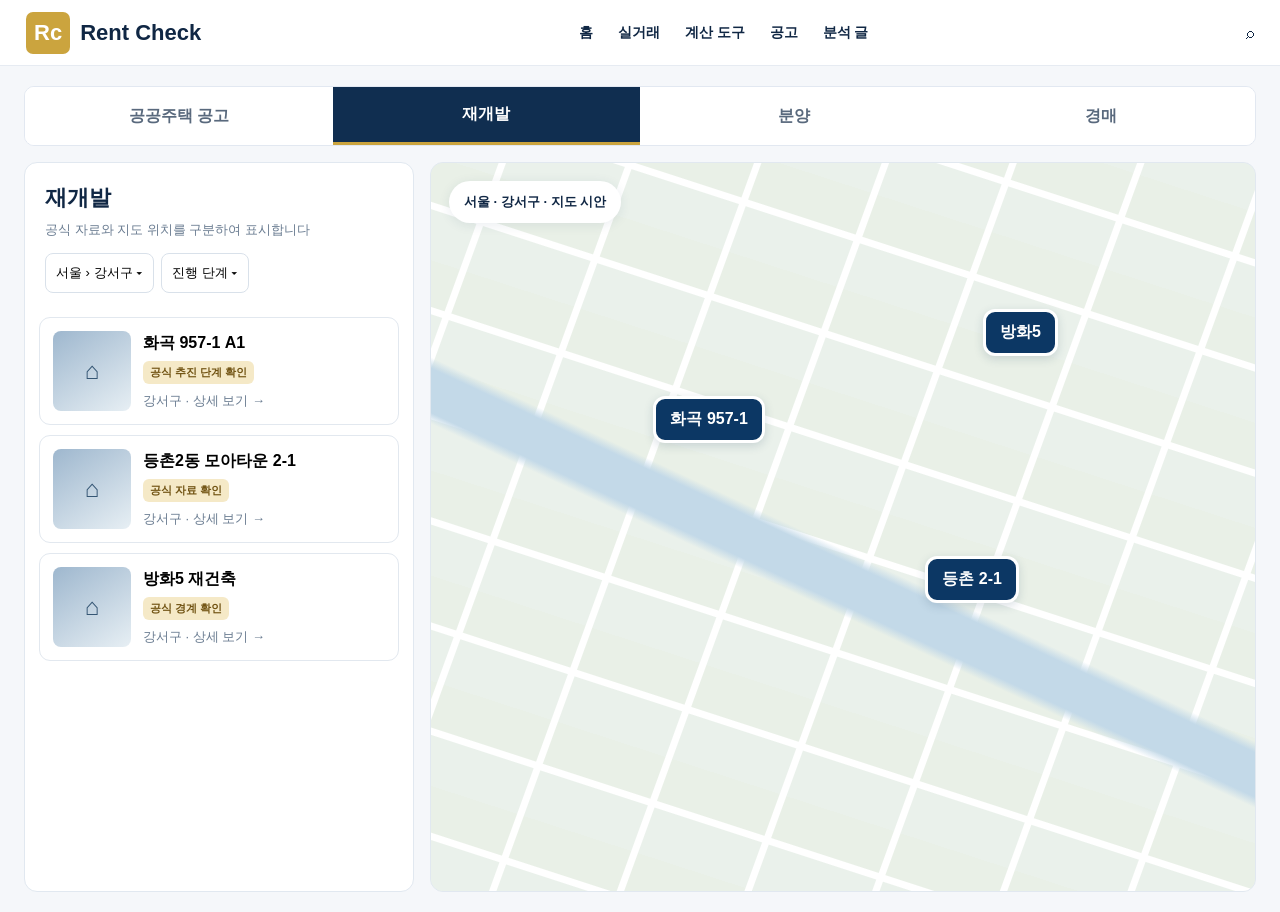
==== mobile-redesign.html @ 8d70664e "Create independent mobile-first redesign review prototype" ====
<!doctype html><html lang="ko"><head><meta charset="utf-8"><meta name="viewport" content="width=device-width,initial-scale=1"><title>Rent Check · 리뉴얼 검토</title><style>
:root{font-family:-apple-system,BlinkMacSystemFont,"Pretendard",sans-serif;color:#102744;background:#f5f7fa}*{box-sizing:border-box}body{margin:0}button{font:inherit;cursor:pointer}header{height:66px;background:#fff;border-bottom:1px solid #e6ebf2;display:flex;align-items:center;justify-content:space-between;padding:0 26px}.logo{display:flex;align-items:center;gap:10px;font-size:22px;font-weight:800}.mark{background:#cba43e;color:#fff;padding:8px;border-radius:7px;font-weight:700}.toplinks{display:flex;gap:25px;font-size:14px;font-weight:700}main{max-width:1540px;margin:auto;padding:20px 24px}.tabs{display:flex;background:#fff;border:1px solid #e2e8f1;border-radius:10px;overflow:hidden;margin-bottom:16px}.tabs button{flex:1;border:0;background:#fff;padding:17px 8px;font-weight:700;color:#59697d}.tabs button.active{background:#102e50;color:#fff;border-bottom:3px solid #cba43e}.workspace{display:grid;grid-template-columns:390px 1fr;gap:16px;height:calc(100dvh - 170px)}.panel,.map{background:#fff;border:1px solid #e1e8f0;border-radius:13px;overflow:hidden}.panel{display:flex;flex-direction:column}.panelhead{padding:20px 20px 14px}.panelhead h2{margin:0 0 8px;font-size:22px}.muted{font-size:13px;color:#6a7c91}.filters{display:flex;gap:7px;margin-top:14px}.filters button{background:#fff;border:1px solid #d9e1ea;border-radius:8px;padding:10px;font-size:13px}.cards{padding:0 14px 20px;overflow:auto}.card{display:flex;gap:12px;width:100%;padding:13px;text-align:left;background:#fff;border:1px solid #e2e8ef;border-radius:11px;margin:10px 0}.card:hover{border-color:#cba43e}.photo{width:78px;height:80px;flex:none;border-radius:8px;background:linear-gradient(145deg,#9eb7ce,#e7eff4);display:grid;place-items:center;color:#315371;font-size:24px}.card strong{display:block;margin:2px 0 7px}.tag{display:inline-block;background:#f5e9c7;color:#715313;font-size:11px;font-weight:700;padding:4px 7px;border-radius:6px}.map{position:relative;background:#e7eff0}.mapbg{position:absolute;inset:0;background:linear-gradient(25deg,transparent 42%,#c3d9e8 43%,#c3d9e8 47%,transparent 48%),repeating-linear-gradient(110deg,transparent 0 63px,#fff 64px 70px,transparent 71px 120px),repeating-linear-gradient(18deg,#eaf1eb 0 48px,#fff 49px 55px,#e9f0e7 56px 100px)}.mapnote{position:absolute;top:18px;left:18px;background:#fff;padding:12px 15px;border-radius:24px;font-size:13px;font-weight:700;box-shadow:0 2px 12px #24405b18}.pin{position:absolute;border:3px solid #fff;border-radius:12px;background:#0c3764;color:white;padding:10px 14px;font-weight:700;box-shadow:0 3px 10px #203f5c2b}.pin:nth-of-type(2){top:34%;left:30%}.pin:nth-of-type(3){top:58%;left:58%}.pin:nth-of-type(4){top:24%;left:70%}.detail{background:#fff;height:100%;padding:22px;overflow:auto}.detail h1{font-size:25px}.back{border:0;background:none;color:#1358a0;font-weight:750;padding:10px 0}.timeline{display:flex;justify-content:space-between;gap:6px;margin:30px 0}.step{flex:1;border-top:5px solid #dfe5ed;padding-top:12px;text-align:center;font-size:12px;color:#667}.step.done{border-color:#caa23e;color:#153b68;font-weight:700}.section{border:1px solid #e3e9f0;border-radius:11px;padding:17px;margin:12px 0}.primary{width:100%;border:0;background:#102e50;color:#fff;padding:15px;border-radius:9px;font-weight:700}.mobileOnly{display:none}.hide{display:none!important}
@media(max-width:700px){header{height:62px;padding:0 16px}.logo{font-size:20px}.toplinks{display:none}main{padding:0;max-width:none}.tabs{border-radius:0;margin:0;border-left:0;border-right:0}.tabs button{padding:13px 3px;font-size:12px}.workspace{display:block;height:calc(100dvh - 174px)}.panel,.map{height:100%;border:0;border-radius:0}.panelhead{padding:18px 17px 12px}.panelhead h2{font-size:22px}.cards{padding:0 14px 22px}.mapnote{top:16px}.mobileOnly{display:block}.mapcta{position:absolute;bottom:22px;left:16px;right:16px;width:calc(100% - 32px);background:#fff;border:1px solid #d3dfeb;border-radius:13px;padding:18px;text-align:left;font-size:17px;font-weight:800;box-shadow:0 5px 18px #24405b24}.detail{padding:17px}.detail h1{font-size:25px}}
</style></head><body><header><div class="logo"><span class="mark">Rc</span>Rent Check</div><nav class="toplinks"><span>홈</span><span>실거래</span><span>계산 도구</span><span>공고</span><span>분석 글</span></nav><span>⌕</span></header><main><nav class="tabs" id="tabs"></nav><div class="workspace"><section class="panel" id="panel"><div class="panelhead"><h2 id="heading">재개발 현장</h2><div class="muted" id="subtitle"></div><div class="filters"><button id="region">서울 › 강서구 ▾</button><button id="filter">진행 단계 ▾</button></div></div><div class="cards" id="cards"></div></section><section class="map" id="map"><div class="mapbg"></div><div class="mapnote" id="mapnote">서울 · 강서구</div><button class="pin" style="top:32%;left:27%" data-site="0">화곡 957-1</button><button class="pin" style="top:54%;left:60%" data-site="1">등촌 2-1</button><button class="pin" style="top:20%;left:67%" data-site="2">방화5</button><button class="mapcta mobileOnly" id="showList">현장 목록 보기　→</button></section><section class="detail hide" id="detail"><button class="back" id="back">← 이전 화면</button><div id="detailContent"></div></section></div></main><script>
const topics=[['housing','공공주택 공고'],['redevelopment','재개발'],['sale','분양'],['auction','경매']],examples={redevelopment:[['화곡 957-1 A1','공식 추진 단계 확인','강서구'],['등촌2동 모아타운 2-1','공식 자료 확인','강서구'],['방화5 재건축','공식 경계 확인','강서구']],housing:[['SH 신혼·신생아 매입임대','공고 상세 및 신청 일정','서울'],['LH 든든전세','공고 상세 및 공급현장','서울']],sale:[['분양 공고 목록','청약 일정 및 공급 규모','서울']],auction:[['경매 자료','확인된 공고만 표시','서울']]};
let topic='redevelopment',view='map',selected=0,previous='map';
const mobile=()=>matchMedia('(max-width:700px)').matches;
function start(t){return mobile()&&t!=='redevelopment'?'list':'map'}
function draw(){document.querySelector('#tabs').innerHTML=topics.map(([id,label])=>'<button data-topic="'+id+'" class="'+(topic===id?'active':'')+'">'+label+'</button>').join('');document.querySelector('#heading').textContent=topics.find(x=>x[0]===topic)[1];document.querySelector('#subtitle').textContent='공식 자료와 지도 위치를 구분하여 표시합니다';document.querySelector('#cards').innerHTML=examples[topic].map((r,i)=>'<button class="card" data-site="'+i+'"><span class="photo">⌂</span><span><strong>'+r[0]+'</strong><span class="tag">'+r[1]+'</span><div class="muted" style="margin-top:8px">'+r[2]+' · 상세 보기 →</div></span></button>').join('');document.querySelector('#mapnote').textContent='서울 · 강서구 · 지도 시안';document.querySelector('#showList').textContent=topic==='redevelopment'?'재개발 현장 목록 보기　→':'공고 목록 보기　→';document.querySelector('#panel').classList.toggle('hide',mobile()&&view!=='list');document.querySelector('#map').classList.toggle('hide',mobile()&&view!=='map');document.querySelector('#detail').classList.toggle('hide',view!=='detail');if(view==='detail'){let x=examples[topic][selected]||examples[topic][0];document.querySelector('#detailContent').innerHTML='<div class="muted">공식자료 · 상세 화면 시안</div><h1>'+x[0]+'</h1><p>'+x[2]+'</p><span class="tag">'+x[1]+'</span><div class="timeline"><div class="step done">자료 확인</div><div class="step done">진행 현황</div><div class="step">다음 단계</div></div><div class="section"><strong>최근 달라진 점</strong><p class="muted">실제 연동 시 확인된 공식 변경 이력만 표시합니다.</p></div><div class="section"><strong>사업 개요와 공식 자료</strong><p class="muted">확인된 수치와 공식 출처를 연결합니다.</p></div><button class="primary" id="detailMap">지도에서 위치 보기</button>';} }
function nav(v,sel){previous=view;if(typeof sel==='number')selected=sel;view=v;history.pushState({topic,view,selected,previous},'', '#preview/'+topic+'/'+view+(v==='detail'?'/'+selected:''));draw()}
document.addEventListener('click',e=>{const t=e.target.closest('[data-topic]');if(t){topic=t.dataset.topic;view=start(topic);history.pushState({topic,view,selected:0,previous:'map'},'','#preview/'+topic+'/'+view);draw();return}const site=e.target.closest('[data-site]');if(site){nav('detail',Number(site.dataset.site));return}if(e.target.closest('#showList')){nav('list');return}if(e.target.closest('#back')){history.back();return}if(e.target.closest('#detailMap')){nav('map');return}if(e.target.closest('#region,#filter')){alert('이 시안은 화면 구조 검토용입니다. 실제 지역·필터 데이터 연결은 기존 프리뷰에서 유지됩니다.')}});
window.addEventListener('popstate',e=>{if(e.state){({topic,view,selected,previous}=e.state);draw()}else{view=start(topic);draw()}});
window.addEventListener('resize',()=>{if(!mobile()&&view!=='detail')view='map';draw()});
draw();
</script></body></html>
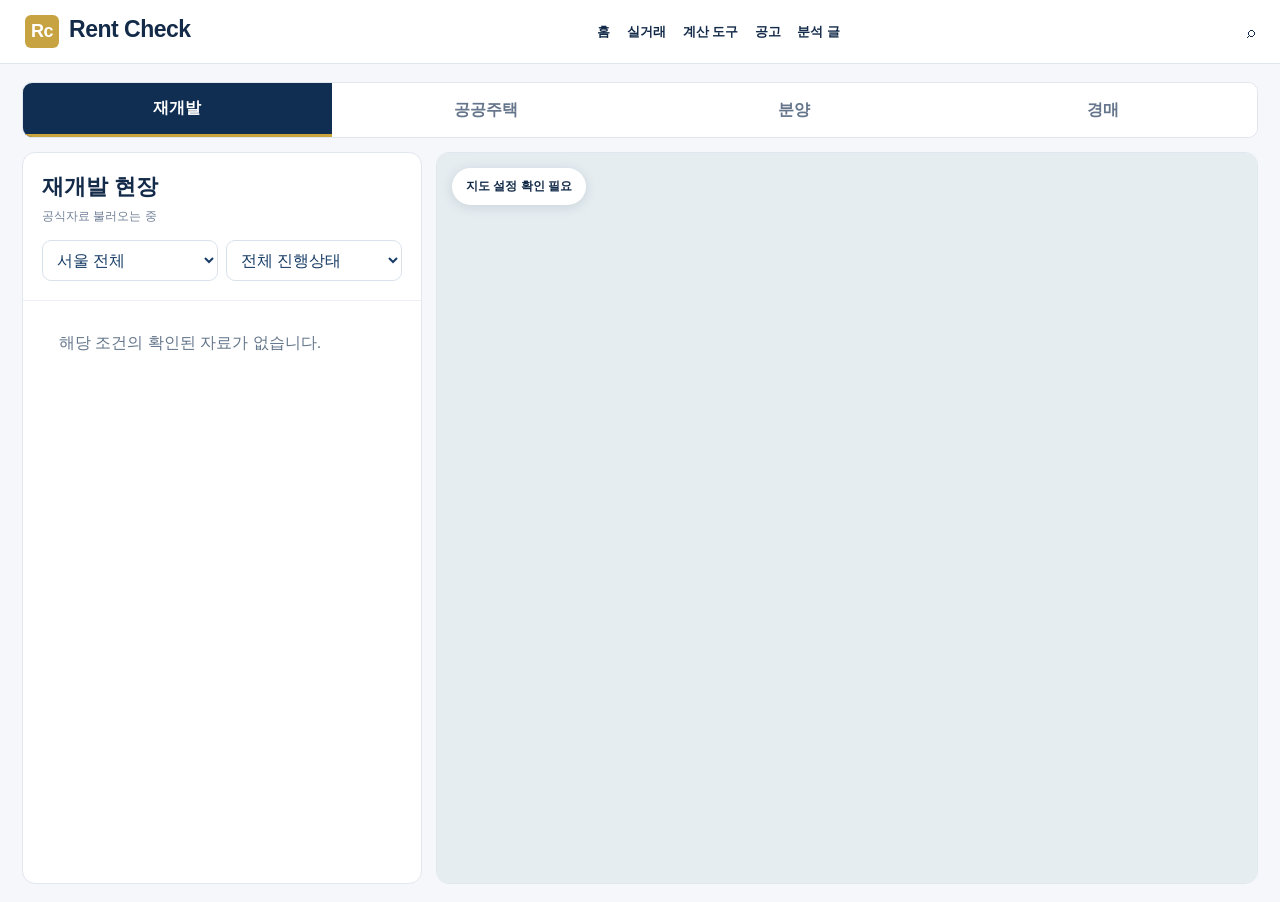
==== commit 494251cc: "Connect mobile redesign to official data and Kakao map" ====
--- a/mobile-redesign.html
+++ b/mobile-redesign.html
@@ -1,15 +1,23 @@
-<!doctype html><html lang="ko"><head><meta charset="utf-8"><meta name="viewport" content="width=device-width,initial-scale=1"><title>Rent Check · 리뉴얼 검토</title><style>
-:root{font-family:-apple-system,BlinkMacSystemFont,"Pretendard",sans-serif;color:#102744;background:#f5f7fa}*{box-sizing:border-box}body{margin:0}button{font:inherit;cursor:pointer}header{height:66px;background:#fff;border-bottom:1px solid #e6ebf2;display:flex;align-items:center;justify-content:space-between;padding:0 26px}.logo{display:flex;align-items:center;gap:10px;font-size:22px;font-weight:800}.mark{background:#cba43e;color:#fff;padding:8px;border-radius:7px;font-weight:700}.toplinks{display:flex;gap:25px;font-size:14px;font-weight:700}main{max-width:1540px;margin:auto;padding:20px 24px}.tabs{display:flex;background:#fff;border:1px solid #e2e8f1;border-radius:10px;overflow:hidden;margin-bottom:16px}.tabs button{flex:1;border:0;background:#fff;padding:17px 8px;font-weight:700;color:#59697d}.tabs button.active{background:#102e50;color:#fff;border-bottom:3px solid #cba43e}.workspace{display:grid;grid-template-columns:390px 1fr;gap:16px;height:calc(100dvh - 170px)}.panel,.map{background:#fff;border:1px solid #e1e8f0;border-radius:13px;overflow:hidden}.panel{display:flex;flex-direction:column}.panelhead{padding:20px 20px 14px}.panelhead h2{margin:0 0 8px;font-size:22px}.muted{font-size:13px;color:#6a7c91}.filters{display:flex;gap:7px;margin-top:14px}.filters button{background:#fff;border:1px solid #d9e1ea;border-radius:8px;padding:10px;font-size:13px}.cards{padding:0 14px 20px;overflow:auto}.card{display:flex;gap:12px;width:100%;padding:13px;text-align:left;background:#fff;border:1px solid #e2e8ef;border-radius:11px;margin:10px 0}.card:hover{border-color:#cba43e}.photo{width:78px;height:80px;flex:none;border-radius:8px;background:linear-gradient(145deg,#9eb7ce,#e7eff4);display:grid;place-items:center;color:#315371;font-size:24px}.card strong{display:block;margin:2px 0 7px}.tag{display:inline-block;background:#f5e9c7;color:#715313;font-size:11px;font-weight:700;padding:4px 7px;border-radius:6px}.map{position:relative;background:#e7eff0}.mapbg{position:absolute;inset:0;background:linear-gradient(25deg,transparent 42%,#c3d9e8 43%,#c3d9e8 47%,transparent 48%),repeating-linear-gradient(110deg,transparent 0 63px,#fff 64px 70px,transparent 71px 120px),repeating-linear-gradient(18deg,#eaf1eb 0 48px,#fff 49px 55px,#e9f0e7 56px 100px)}.mapnote{position:absolute;top:18px;left:18px;background:#fff;padding:12px 15px;border-radius:24px;font-size:13px;font-weight:700;box-shadow:0 2px 12px #24405b18}.pin{position:absolute;border:3px solid #fff;border-radius:12px;background:#0c3764;color:white;padding:10px 14px;font-weight:700;box-shadow:0 3px 10px #203f5c2b}.pin:nth-of-type(2){top:34%;left:30%}.pin:nth-of-type(3){top:58%;left:58%}.pin:nth-of-type(4){top:24%;left:70%}.detail{background:#fff;height:100%;padding:22px;overflow:auto}.detail h1{font-size:25px}.back{border:0;background:none;color:#1358a0;font-weight:750;padding:10px 0}.timeline{display:flex;justify-content:space-between;gap:6px;margin:30px 0}.step{flex:1;border-top:5px solid #dfe5ed;padding-top:12px;text-align:center;font-size:12px;color:#667}.step.done{border-color:#caa23e;color:#153b68;font-weight:700}.section{border:1px solid #e3e9f0;border-radius:11px;padding:17px;margin:12px 0}.primary{width:100%;border:0;background:#102e50;color:#fff;padding:15px;border-radius:9px;font-weight:700}.mobileOnly{display:none}.hide{display:none!important}
-@media(max-width:700px){header{height:62px;padding:0 16px}.logo{font-size:20px}.toplinks{display:none}main{padding:0;max-width:none}.tabs{border-radius:0;margin:0;border-left:0;border-right:0}.tabs button{padding:13px 3px;font-size:12px}.workspace{display:block;height:calc(100dvh - 174px)}.panel,.map{height:100%;border:0;border-radius:0}.panelhead{padding:18px 17px 12px}.panelhead h2{font-size:22px}.cards{padding:0 14px 22px}.mapnote{top:16px}.mobileOnly{display:block}.mapcta{position:absolute;bottom:22px;left:16px;right:16px;width:calc(100% - 32px);background:#fff;border:1px solid #d3dfeb;border-radius:13px;padding:18px;text-align:left;font-size:17px;font-weight:800;box-shadow:0 5px 18px #24405b24}.detail{padding:17px}.detail h1{font-size:25px}}
-</style></head><body><header><div class="logo"><span class="mark">Rc</span>Rent Check</div><nav class="toplinks"><span>홈</span><span>실거래</span><span>계산 도구</span><span>공고</span><span>분석 글</span></nav><span>⌕</span></header><main><nav class="tabs" id="tabs"></nav><div class="workspace"><section class="panel" id="panel"><div class="panelhead"><h2 id="heading">재개발 현장</h2><div class="muted" id="subtitle"></div><div class="filters"><button id="region">서울 › 강서구 ▾</button><button id="filter">진행 단계 ▾</button></div></div><div class="cards" id="cards"></div></section><section class="map" id="map"><div class="mapbg"></div><div class="mapnote" id="mapnote">서울 · 강서구</div><button class="pin" style="top:32%;left:27%" data-site="0">화곡 957-1</button><button class="pin" style="top:54%;left:60%" data-site="1">등촌 2-1</button><button class="pin" style="top:20%;left:67%" data-site="2">방화5</button><button class="mapcta mobileOnly" id="showList">현장 목록 보기　→</button></section><section class="detail hide" id="detail"><button class="back" id="back">← 이전 화면</button><div id="detailContent"></div></section></div></main><script>
-const topics=[['housing','공공주택 공고'],['redevelopment','재개발'],['sale','분양'],['auction','경매']],examples={redevelopment:[['화곡 957-1 A1','공식 추진 단계 확인','강서구'],['등촌2동 모아타운 2-1','공식 자료 확인','강서구'],['방화5 재건축','공식 경계 확인','강서구']],housing:[['SH 신혼·신생아 매입임대','공고 상세 및 신청 일정','서울'],['LH 든든전세','공고 상세 및 공급현장','서울']],sale:[['분양 공고 목록','청약 일정 및 공급 규모','서울']],auction:[['경매 자료','확인된 공고만 표시','서울']]};
-let topic='redevelopment',view='map',selected=0,previous='map';
-const mobile=()=>matchMedia('(max-width:700px)').matches;
-function start(t){return mobile()&&t!=='redevelopment'?'list':'map'}
-function draw(){document.querySelector('#tabs').innerHTML=topics.map(([id,label])=>'<button data-topic="'+id+'" class="'+(topic===id?'active':'')+'">'+label+'</button>').join('');document.querySelector('#heading').textContent=topics.find(x=>x[0]===topic)[1];document.querySelector('#subtitle').textContent='공식 자료와 지도 위치를 구분하여 표시합니다';document.querySelector('#cards').innerHTML=examples[topic].map((r,i)=>'<button class="card" data-site="'+i+'"><span class="photo">⌂</span><span><strong>'+r[0]+'</strong><span class="tag">'+r[1]+'</span><div class="muted" style="margin-top:8px">'+r[2]+' · 상세 보기 →</div></span></button>').join('');document.querySelector('#mapnote').textContent='서울 · 강서구 · 지도 시안';document.querySelector('#showList').textContent=topic==='redevelopment'?'재개발 현장 목록 보기　→':'공고 목록 보기　→';document.querySelector('#panel').classList.toggle('hide',mobile()&&view!=='list');document.querySelector('#map').classList.toggle('hide',mobile()&&view!=='map');document.querySelector('#detail').classList.toggle('hide',view!=='detail');if(view==='detail'){let x=examples[topic][selected]||examples[topic][0];document.querySelector('#detailContent').innerHTML='<div class="muted">공식자료 · 상세 화면 시안</div><h1>'+x[0]+'</h1><p>'+x[2]+'</p><span class="tag">'+x[1]+'</span><div class="timeline"><div class="step done">자료 확인</div><div class="step done">진행 현황</div><div class="step">다음 단계</div></div><div class="section"><strong>최근 달라진 점</strong><p class="muted">실제 연동 시 확인된 공식 변경 이력만 표시합니다.</p></div><div class="section"><strong>사업 개요와 공식 자료</strong><p class="muted">확인된 수치와 공식 출처를 연결합니다.</p></div><button class="primary" id="detailMap">지도에서 위치 보기</button>';} }
-function nav(v,sel){previous=view;if(typeof sel==='number')selected=sel;view=v;history.pushState({topic,view,selected,previous},'', '#preview/'+topic+'/'+view+(v==='detail'?'/'+selected:''));draw()}
-document.addEventListener('click',e=>{const t=e.target.closest('[data-topic]');if(t){topic=t.dataset.topic;view=start(topic);history.pushState({topic,view,selected:0,previous:'map'},'','#preview/'+topic+'/'+view);draw();return}const site=e.target.closest('[data-site]');if(site){nav('detail',Number(site.dataset.site));return}if(e.target.closest('#showList')){nav('list');return}if(e.target.closest('#back')){history.back();return}if(e.target.closest('#detailMap')){nav('map');return}if(e.target.closest('#region,#filter')){alert('이 시안은 화면 구조 검토용입니다. 실제 지역·필터 데이터 연결은 기존 프리뷰에서 유지됩니다.')}});
-window.addEventListener('popstate',e=>{if(e.state){({topic,view,selected,previous}=e.state);draw()}else{view=start(topic);draw()}});
-window.addEventListener('resize',()=>{if(!mobile()&&view!=='detail')view='map';draw()});
-draw();
+<!doctype html><html lang="ko"><head><meta charset="utf-8"><meta name="viewport" content="width=device-width,initial-scale=1"><title>Rent Check | 새 탐색 화면</title><style>
+*{box-sizing:border-box}body{margin:0;font-family:-apple-system,BlinkMacSystemFont,"Pretendard",sans-serif;color:#132b49;background:#f5f7fa}button,select{font:inherit;cursor:pointer}button{border:0}header{height:64px;display:flex;align-items:center;justify-content:space-between;padding:0 25px;background:white;border-bottom:1px solid #e1e6ed}.brand{font-size:23px;font-weight:850;letter-spacing:-.5px}.brand b{display:inline-block;background:#c8a342;color:#fff;border-radius:6px;padding:6px;margin-right:10px;font-size:18px}.nav{display:flex;gap:26px;font-size:13px;font-weight:700}.wrap{max-width:1600px;margin:auto;padding:18px 22px}.tabs{display:flex;background:white;border:1px solid #e0e6ed;border-radius:10px;overflow:hidden;margin-bottom:14px}.tabs button{flex:1;background:white;padding:15px 6px;font-weight:750;color:#65758b}.tabs button.active{background:#102e52;color:#fff;border-bottom:3px solid #cba43e}.workspace{height:calc(100dvh - 168px);display:grid;grid-template-columns:400px minmax(0,1fr);gap:14px}.pane,.map{background:#fff;border:1px solid #e1e7ef;border-radius:13px;min-height:0;overflow:hidden}.pane{display:flex;flex-direction:column}.panehead{padding:19px;border-bottom:1px solid #edf0f4}.panehead h1{margin:0 0 6px;font-size:22px}.sub{font-size:12px;color:#718097}.tools{display:flex;gap:8px;margin-top:15px}.tools select{width:100%;min-width:0;padding:10px;border:1px solid #d9e2eb;border-radius:9px;background:#fff;color:#173d66}.cards{flex:1;min-height:0;overflow:auto;padding:10px 14px}.card{display:flex;align-items:center;gap:13px;width:100%;padding:14px;margin:0 0 10px;border:1px solid #e0e7ef;border-radius:11px;background:#fff;text-align:left;color:#15304e}.card:hover,.card:focus{border-color:#c6a044;background:#fffcf3}.thumb{width:68px;height:72px;flex:0 0 68px;display:grid;place-items:center;border-radius:8px;background:#e9f0f6;color:#1b578a;font-size:25px}.card strong{display:block;font-size:15px;line-height:1.35}.card small{display:block;margin-top:6px;color:#6b7e93;font-size:12px}.pill{display:inline-block;background:#f4e9c9;color:#70541a;font-size:11px;font-weight:750;border-radius:5px;padding:3px 7px;margin-top:6px}.map{position:relative}#kakao{height:100%;width:100%;background:#e6edf1}.mapnote{position:absolute;top:15px;left:15px;z-index:2;background:white;padding:10px 14px;border-radius:20px;box-shadow:0 2px 12px #183b5a25;font-size:12px;font-weight:750}.next{display:none}.detail{background:#fff;padding:20px;overflow:auto;height:100%}.detail h1{font-size:25px;margin:14px 0}.back{background:transparent;color:#1359a5;font-weight:750;padding:8px 0}.section{border:1px solid #e3eaf2;border-radius:11px;padding:15px;margin:13px 0}.section h3{margin:0 0 12px;font-size:16px}.section p{font-size:14px;line-height:1.7;color:#465b72}.action{display:block;background:#112f52;color:white;padding:15px;width:100%;border-radius:10px;font-weight:750;margin:12px 0}.secondary{background:#f3f7fc;color:#174c85}.empty{padding:22px;color:#65778c}.hidden{display:none!important}
+@media(max-width:700px){header{height:60px;padding:0 16px}.brand{font-size:20px}.nav{display:none}.wrap{padding:0}.tabs{margin:0;border-radius:0;border-left:0;border-right:0}.tabs button{padding:13px 3px;font-size:12px}.workspace{height:calc(100dvh - 112px);display:block}.pane,.map{border:0;border-radius:0;height:100%}.panehead{padding:16px}.cards{padding:10px 14px}.next{display:block;position:absolute;bottom:18px;left:16px;right:16px;z-index:3;background:white;border:1px solid #d4e1ef;border-radius:13px;padding:17px;text-align:left;font-weight:800;color:#183d65;box-shadow:0 5px 18px #14395b27}.detail{padding:17px;height:100%}.detail h1{font-size:24px}}
+</style></head><body><header><div class="brand"><b>Rc</b>Rent Check</div><nav class="nav">홈　 실거래　 계산 도구　 공고　 분석 글</nav><span>⌕</span></header><div class="wrap"><div class="tabs" id="tabs"></div><div class="workspace"><section class="pane" id="pane"><div class="panehead"><h1 id="title"></h1><div class="sub" id="summary"></div><div class="tools"><select id="district" aria-label="지역"></select><select id="status" aria-label="진행상태"></select></div></div><div class="cards" id="cards"></div></section><section class="map" id="map"><div id="kakao"></div><div class="mapnote" id="mapnote">공식 위치 확인 현장만 표시</div><button class="next" id="next">현장 목록 보기　→</button></section><section class="detail hidden" id="detail"><button class="back" id="back">← 이전 화면</button><div id="detailBody"></div></section></div></div><script src="config.public.js"></script><script>
+const TOPICS=[['redevelopment','재개발'],['housing','공공주택'],['sale','분양'],['auction','경매']],mobile=()=>matchMedia('(max-width:700px)').matches;let topic='redevelopment',view='map',district='강서구',status='all',selected=null,items=[],points={},map=null,markers=[],previous='list',loaded=false;
+const el=id=>document.getElementById(id),escape=s=>String(s??'').replace(/[&<>"']/g,c=>({'&':'&amp;','<':'&lt;','>':'&gt;','"':'&quot;',"'":'&#39;'}[c]));
+const read=async p=>{const r=await fetch(p);if(!r.ok)throw Error(p+' '+r.status);return r.json()};
+let projects=[],moa=[],housing=[],sales=[];
+function startView(t){return mobile()&&['housing','sale','auction'].includes(t)?'list':'map'}
+async function load(){try{const [a,b,c,d,e]=await Promise.all([read('data/seoul-projects.json'),read('data/moa-projects.json'),read('data/public-notices.json'),read('data/sales-notices.json'),read('data/redevelopment-map-points.json')]);projects=a;moa=b.records||[];housing=c.records||c.notices||[];sales=d.records||[];points=e.points||{};loaded=true;draw()}catch(e){el('summary').textContent='자료 연결 실패: '+e.message}}
+function data(){if(topic==='redevelopment')return [...projects,...moa].map(p=>({...p,name:p.title||p.project_name,mapPoint:points[p.id]}));if(topic==='housing')return housing.map(p=>({...p,name:p.title,district:(p.districts||[])[0]||'지역 미확인',status:p.application_status||p.status||'공고'}));if(topic==='sale')return sales.map(p=>({...p,name:p.title}));return []}
+function filtered(){return data().filter(p=>(district==='all'||p.district===district||(topic==='housing'&&(!p.districts?.length||p.districts.includes(district))))&&(status==='all'||p.status===status))}
+function go(v,p){previous=view;view=v;if(p)selected=p;history.pushState({topic,view,district,status,selected,previous},'', '#new/'+topic+'/'+view+(v==='detail'&&selected?'/'+encodeURIComponent(selected.id):''));draw()}
+function changeTopic(t){topic=t;district=['housing','sale'].includes(t)?'all':'강서구';status='all';selected=null;view=startView(t);go(view)}
+function mapInit(){if(map||!window.kakao?.maps)return;map=new kakao.maps.Map(el('kakao'),{center:new kakao.maps.LatLng(37.549,126.85),level:8});drawMap()}
+function drawMap(){if(!map)return;markers.forEach(m=>m.setMap(null));markers=[];if(topic!=='redevelopment'){el('mapnote').textContent='이 분야는 공고 목록을 먼저 확인하세요';return}const list=filtered().filter(p=>p.mapPoint).slice(0,350);for(const p of list){const m=new kakao.maps.Marker({map,position:new kakao.maps.LatLng(p.mapPoint[0],p.mapPoint[1]),title:p.name});kakao.maps.event.addListener(m,'click',()=>go('detail',p));markers.push(m)}el('mapnote').textContent='공식 경계 위치 '+list.length+'건 · 목록 '+filtered().length+'건';const loc=list[0]?.mapPoint;if(loc)map.setCenter(new kakao.maps.LatLng(loc[0],loc[1]));setTimeout(()=>map.relayout(),70)}
+function initKakao(){const key=window.RENTCHECK_MAP_CONFIG?.kakaoJavaScriptKey;if(!key){el('mapnote').textContent='지도 설정 확인 필요';return}const script=document.createElement('script');script.src='https://dapi.kakao.com/v2/maps/sdk.js?autoload=false&appkey='+encodeURIComponent(key);script.onload=()=>kakao.maps.load(mapInit);script.onerror=()=>el('mapnote').textContent='카카오 지도 연결 실패';document.head.appendChild(script)}
+function draw(){const arr=filtered();el('tabs').innerHTML=TOPICS.map(([k,n])=>'<button class="'+(topic===k?'active':'')+'" data-topic="'+k+'">'+n+'</button>').join('');el('title').textContent=TOPICS.find(x=>x[0]===topic)[1]+' '+(topic==='redevelopment'?'현장':'공고');el('summary').textContent=loaded?arr.length+'건 · 공식자료 기반 · 지도 위치는 별도 확인':'공식자료 불러오는 중';const districts=['all',...new Set(data().map(x=>x.district).filter(Boolean))].sort((a,b)=>a==='all'?-1:b==='all'?1:a.localeCompare(b,'ko'));el('district').innerHTML=districts.map(d=>'<option value="'+escape(d)+'" '+(district===d?'selected':'')+'>'+ (d==='all'?'서울 전체':escape(d))+'</option>').join('');el('status').innerHTML=['all',...new Set(data().map(x=>x.status).filter(Boolean))].map(x=>'<option value="'+escape(x)+'" '+(status===x?'selected':'')+'>'+(x==='all'?'전체 진행상태':escape(x))+'</option>').join('');el('cards').innerHTML=arr.length?arr.slice(0,250).map((p,i)=>'<button class="card" data-index="'+i+'"><span class="thumb">'+(p.mapPoint?'⌖':'▤')+'</span><span><strong>'+escape(p.name)+'</strong><span class="pill">'+escape(p.status||'상태 확인')+'</span><small>'+escape(p.district||'서울')+(p.mapPoint?' · 공식경계 지도':' · 목록 자료')+'</small></span></button>').join(''):'<div class="empty">해당 조건의 확인된 자료가 없습니다.</div>';el('pane').classList.toggle('hidden',mobile()&&view!=='list');el('map').classList.toggle('hidden',mobile()&&view!=='map');el('detail').classList.toggle('hidden',view!=='detail');el('next').textContent=topic==='redevelopment'?'재개발 현장 목록 보기　→':'공고 목록 보기　→';if(view==='detail'&&selected){const p=selected;el('detailBody').innerHTML='<div class="sub">Rent Check · 공식자료 상세</div><h1>'+escape(p.name)+'</h1><div class="pill">'+escape(p.status||'상태 미확인')+'</div><div class="section"><h3>사업·공고 개요</h3><p>지역: '+escape(p.district||'미확인')+'</p><p>주소: '+escape(p.address||'확인된 주소 없음')+'</p><p>공고일: '+escape(p.published_at||p.published||'미확인')+'</p></div><div class="section"><h3>자료 확인</h3><p>지도 표시는 공식 경계가 검증된 항목에만 제공됩니다.</p></div>'+(p.source_url?'<a class="action secondary" href="'+encodeURI(p.source_url)+'" target="_blank" rel="noopener">공식 출처 보기</a>':'')+(p.mapPoint?'<button class="action" id="goMap">지도에서 위치 보기</button>':'');}if(view==='map'&&map)setTimeout(drawMap,60)}
+document.addEventListener('click',e=>{const t=e.target.closest('[data-topic]');if(t){changeTopic(t.dataset.topic);return}const card=e.target.closest('[data-index]');if(card){go('detail',filtered()[Number(card.dataset.index)]);return}if(e.target.closest('#next')){go('list');return}if(e.target.closest('#back')){history.back();return}if(e.target.closest('#goMap')){go('map');return}});
+el('district').addEventListener('change',e=>{district=e.target.value;draw()});el('status').addEventListener('change',e=>{status=e.target.value;draw()});
+window.addEventListener('popstate',e=>{if(e.state){({topic,view,district,status,selected,previous}=e.state);draw()}else{view=startView(topic);draw()}});
+window.addEventListener('resize',()=>{if(!mobile()&&view!=='detail')view='map';draw()});draw();load();initKakao();
 </script></body></html>
